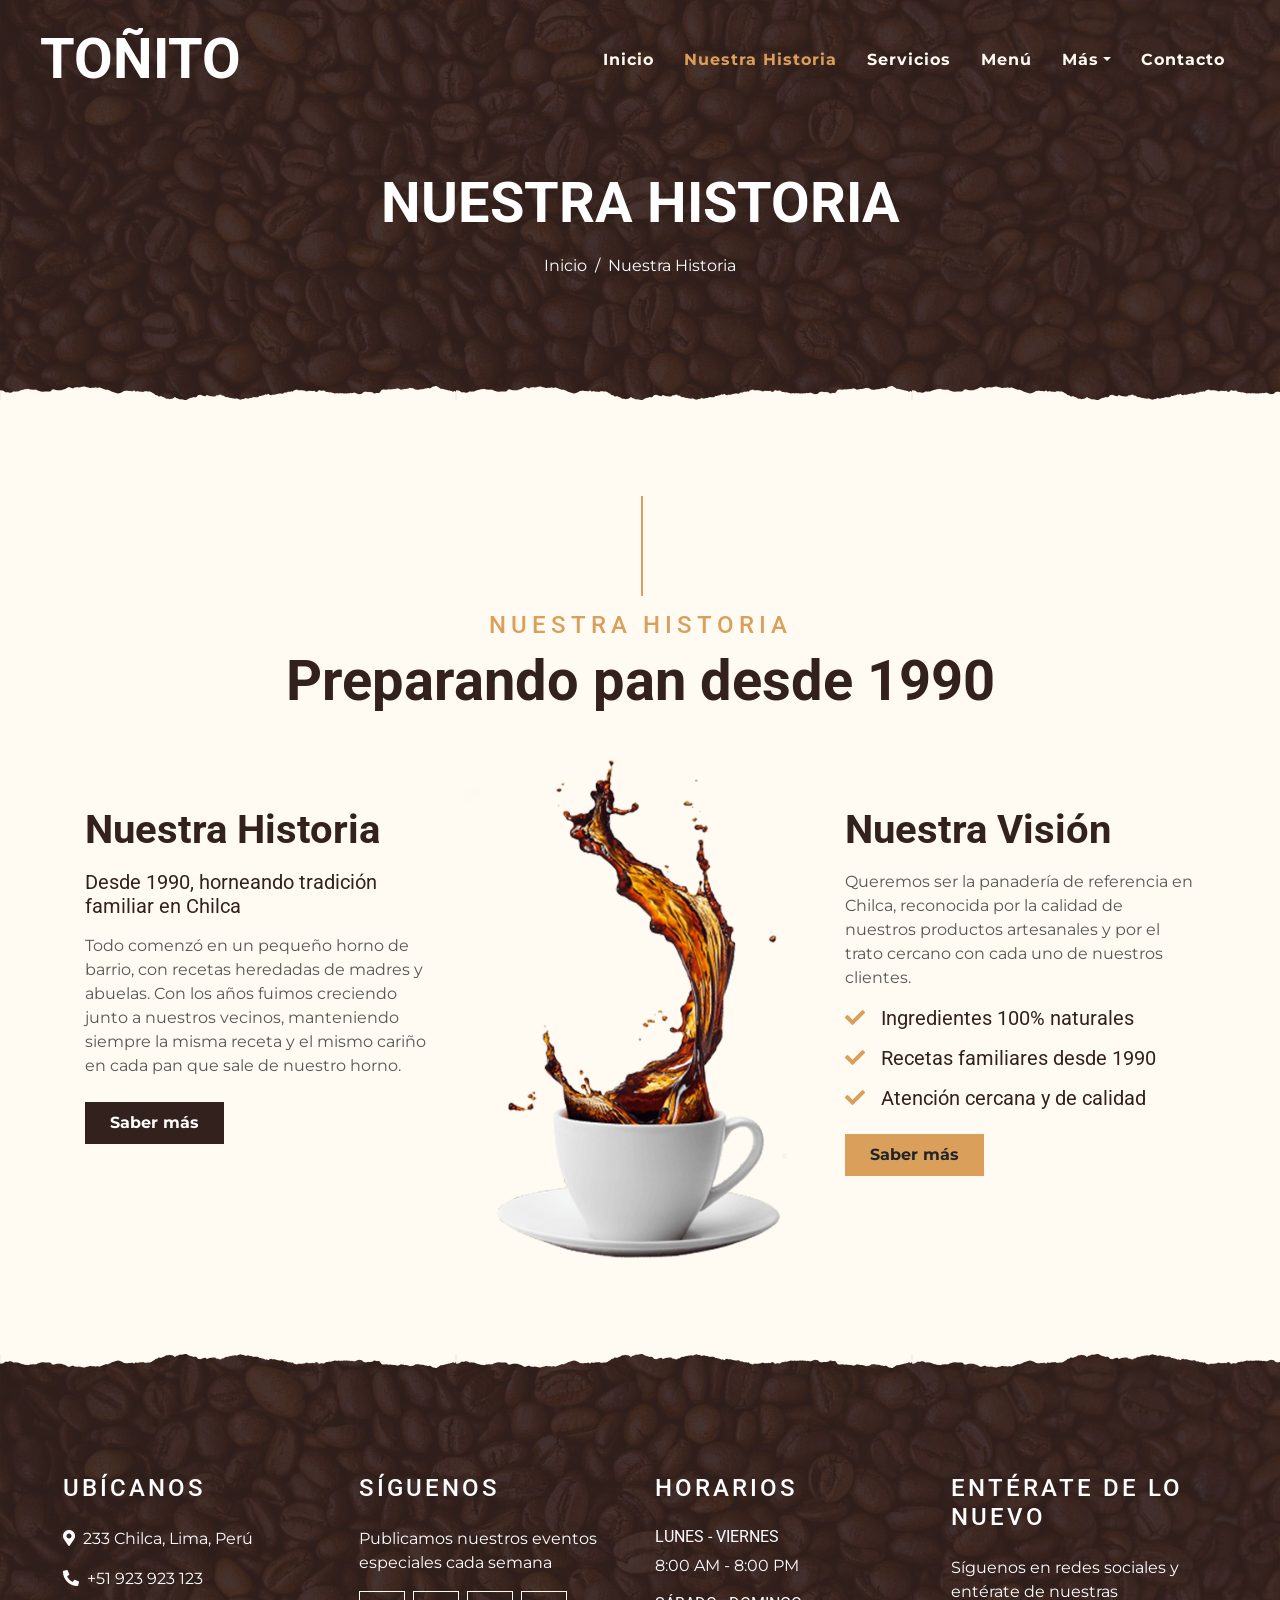
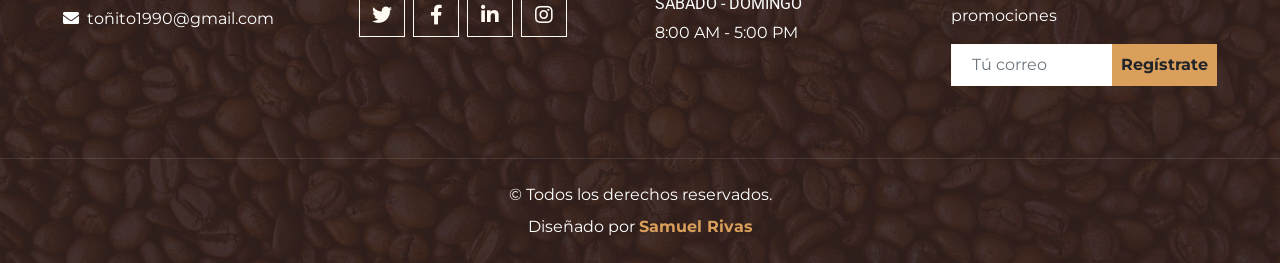
==== about.html @ 9db45a1a "Adaptar plantilla a Panadería TOÑITO y preparar para portafolio Traduce y unifica todas las páginas " ====
<!DOCTYPE html>
<html lang="es">

<head>
    <meta charset="utf-8">
    <title>TOÑITO - Panadería</title>
    <meta content="width=device-width, initial-scale=1.0" name="viewport">
    <meta content="panadería, pan artesanal, Chilca, Lima, Perú" name="keywords">
    <meta content="Panadería TOÑITO - Pan artesanal y repostería en Chilca, Lima desde 1990" name="description">

    <!-- Favicon -->
    <link href="img/favicon.svg" rel="icon" type="image/svg+xml">

    <!-- Google Font -->
    <link rel="preconnect" href="https://fonts.gstatic.com">
    <link href="https://fonts.googleapis.com/css2?family=Montserrat:wght@200;400&family=Roboto:wght@400;500;700&display=swap" rel="stylesheet"> 

    <!-- Font Awesome -->
    <link href="https://cdnjs.cloudflare.com/ajax/libs/font-awesome/5.10.0/css/all.min.css" rel="stylesheet">

    <!-- Libraries Stylesheet -->
    <link href="lib/owlcarousel/assets/owl.carousel.min.css" rel="stylesheet">
    <link href="lib/tempusdominus/css/tempusdominus-bootstrap-4.min.css" rel="stylesheet" />

    <!-- Customized Bootstrap Stylesheet -->
    <link href="css/style.min.css" rel="stylesheet">
</head>

<body>
    <!-- Navbar Start -->
    <div class="container-fluid p-0 nav-bar">
        <nav class="navbar navbar-expand-lg bg-none navbar-dark py-3">
            <a href="index.html" class="navbar-brand px-lg-4 m-0">
                <h1 class="m-0 display-4 text-uppercase text-white">TOÑITO</h1>
            </a>
            <button type="button" class="navbar-toggler" data-toggle="collapse" data-target="#navbarCollapse">
                <span class="navbar-toggler-icon"></span>
            </button>
            <div class="collapse navbar-collapse justify-content-between" id="navbarCollapse">
                <div class="navbar-nav ml-auto p-4">
                    <a href="index.html" class="nav-item nav-link">Inicio</a>
                    <a href="about.html" class="nav-item nav-link active">Nuestra Historia</a>
                    <a href="service.html" class="nav-item nav-link">Servicios</a>
                    <a href="menu.html" class="nav-item nav-link">Menú</a>
                    <div class="nav-item dropdown">
                        <a href="#" class="nav-link dropdown-toggle" data-toggle="dropdown">Más</a>
                        <div class="dropdown-menu text-capitalize">
                            <a href="reservation.html" class="dropdown-item">Reservas</a>
                            <a href="testimonial.html" class="dropdown-item">Testimonios</a>
                        </div>
                    </div>
                    <a href="contact.html" class="nav-item nav-link">Contacto</a>
                </div>
            </div>
        </nav>
    </div>
    <!-- Navbar End -->


    <!-- Page Header Start -->
    <div class="container-fluid page-header mb-5 position-relative overlay-bottom">
        <div class="d-flex flex-column align-items-center justify-content-center pt-0 pt-lg-5" style="min-height: 400px">
            <h1 class="display-4 mb-3 mt-0 mt-lg-5 text-white text-uppercase">Nuestra Historia</h1>
            <div class="d-inline-flex mb-lg-5">
                <p class="m-0 text-white"><a class="text-white" href="">Inicio</a></p>
                <p class="m-0 text-white px-2">/</p>
                <p class="m-0 text-white">Nuestra Historia</p>
            </div>
        </div>
    </div>
    <!-- Page Header End -->


    <!-- About Start -->
    <div class="container-fluid py-5">
        <div class="container">
            <div class="section-title">
                <h4 class="text-primary text-uppercase" style="letter-spacing: 5px;">Nuestra Historia</h4>
                <h1 class="display-4">Preparando pan desde 1990</h1>
            </div>
            <div class="row">
                <div class="col-lg-4 py-0 py-lg-5">
                    <h1 class="mb-3">Nuestra Historia</h1>
                    <h5 class="mb-3">Desde 1990, horneando tradición familiar en Chilca</h5>
                    <p>Todo comenzó en un pequeño horno de barrio, con recetas heredadas de madres y abuelas. Con los
                        años fuimos creciendo junto a nuestros vecinos, manteniendo siempre la misma receta y el mismo
                        cariño en cada pan que sale de nuestro horno.</p>
                    <a href="" class="btn btn-secondary font-weight-bold py-2 px-4 mt-2">Saber más</a>
                </div>
                <div class="col-lg-4 py-5 py-lg-0" style="min-height: 500px;">
                    <div class="position-relative h-100">
                        <img class="position-absolute w-100 h-100" src="img/about.png" style="object-fit: cover;">
                    </div>
                </div>
                <div class="col-lg-4 py-0 py-lg-5">
                    <h1 class="mb-3">Nuestra Visión</h1>
                    <p>Queremos ser la panadería de referencia en Chilca, reconocida por la calidad de nuestros
                        productos artesanales y por el trato cercano con cada uno de nuestros clientes.</p>
                    <h5 class="mb-3"><i class="fa fa-check text-primary mr-3"></i>Ingredientes 100% naturales</h5>
                    <h5 class="mb-3"><i class="fa fa-check text-primary mr-3"></i>Recetas familiares desde 1990</h5>
                    <h5 class="mb-3"><i class="fa fa-check text-primary mr-3"></i>Atención cercana y de calidad</h5>
                    <a href="" class="btn btn-primary font-weight-bold py-2 px-4 mt-2">Saber más</a>
                </div>
            </div>
        </div>
    </div>
    <!-- About End -->


    <!-- Footer Start -->
    <div class="container-fluid footer text-white mt-5 pt-5 px-0 position-relative overlay-top">
        <div class="row mx-0 pt-5 px-sm-3 px-lg-5 mt-4">
            <div class="col-lg-3 col-md-6 mb-5">
                <h4 class="text-white text-uppercase mb-4" style="letter-spacing: 3px;">UBÍCANOS</h4>
                <p><i class="fa fa-map-marker-alt mr-2"></i>233 Chilca, Lima, Perú</p>
                <p><i class="fa fa-phone-alt mr-2"></i>+51 923 923 123</p>
                <p class="m-0"><i class="fa fa-envelope mr-2"></i>toñito1990@gmail.com</p>
            </div>
            <div class="col-lg-3 col-md-6 mb-5">
                <h4 class="text-white text-uppercase mb-4" style="letter-spacing: 3px;">SÍGUENOS</h4>
                <p>Publicamos nuestros eventos especiales cada semana</p>
                <div class="d-flex justify-content-start">
                    <a class="btn btn-lg btn-outline-light btn-lg-square mr-2" href="#"><i class="fab fa-twitter"></i></a>
                    <a class="btn btn-lg btn-outline-light btn-lg-square mr-2" href="#"><i class="fab fa-facebook-f"></i></a>
                    <a class="btn btn-lg btn-outline-light btn-lg-square mr-2" href="#"><i class="fab fa-linkedin-in"></i></a>
                    <a class="btn btn-lg btn-outline-light btn-lg-square" href="#"><i class="fab fa-instagram"></i></a>
                </div>
            </div>
            <div class="col-lg-3 col-md-6 mb-5">
                <h4 class="text-white text-uppercase mb-4" style="letter-spacing: 3px;">HORARIOS</h4>
                <div>
                    <h6 class="text-white text-uppercase">Lunes - Viernes</h6>
                    <p>8:00 AM - 8:00 PM</p>
                    <h6 class="text-white text-uppercase">Sábado - Domingo</h6>
                    <p>8:00 AM - 5:00 PM</p>
                </div>
            </div>
            <div class="col-lg-3 col-md-6 mb-5">
                <h4 class="text-white text-uppercase mb-4" style="letter-spacing: 3px;">Entérate de lo nuevo</h4>
                <p>Síguenos en redes sociales y entérate de nuestras promociones</p>
                <div class="w-100">
                    <form class="subscribe-form">
                        <div class="input-group">
                            <input type="email" class="form-control border-light" style="padding: 20px;" placeholder="Tú correo" required>
                            <div class="input-group-append">
                                <button class="btn btn-primary font-weight-bold px-2" type="submit">Regístrate</button>
                            </div>
                        </div>
                    </form>
                </div>
            </div>
        </div>
        <div class="container-fluid text-center text-white border-top mt-4 py-4 px-sm-3 px-md-5" style="border-color: rgba(256, 256, 256, .1) !important;">
            <p class="mb-2 text-white">&copy; Todos los derechos reservados.</a></p>
            <p class="m-0 text-white">Diseñado por <a class="font-weight-bold" href="#">Samuel Rivas</a></p>
        </div>
    </div>
    <!-- Footer End -->


    <!-- Back to Top -->
    <a href="#" class="btn btn-lg btn-primary btn-lg-square back-to-top"><i class="fa fa-angle-double-up"></i></a>


    <!-- JavaScript Libraries -->
    <script src="https://code.jquery.com/jquery-3.4.1.min.js"></script>
    <script src="https://stackpath.bootstrapcdn.com/bootstrap/4.4.1/js/bootstrap.bundle.min.js"></script>
    <script src="lib/easing/easing.min.js"></script>
    <script src="lib/waypoints/waypoints.min.js"></script>
    <script src="lib/owlcarousel/owl.carousel.min.js"></script>
    <script src="lib/tempusdominus/js/moment.min.js"></script>
    <script src="lib/tempusdominus/js/moment-timezone.min.js"></script>
    <script src="lib/tempusdominus/js/tempusdominus-bootstrap-4.min.js"></script>

    <!-- Contact Javascript File -->
    <script src="mail/jqBootstrapValidation.min.js"></script>
    <script src="mail/contact.js"></script>

    <!-- Template Javascript -->
    <script src="js/main.js"></script>
    <script src="js/forms.js"></script>
</body>

</html>
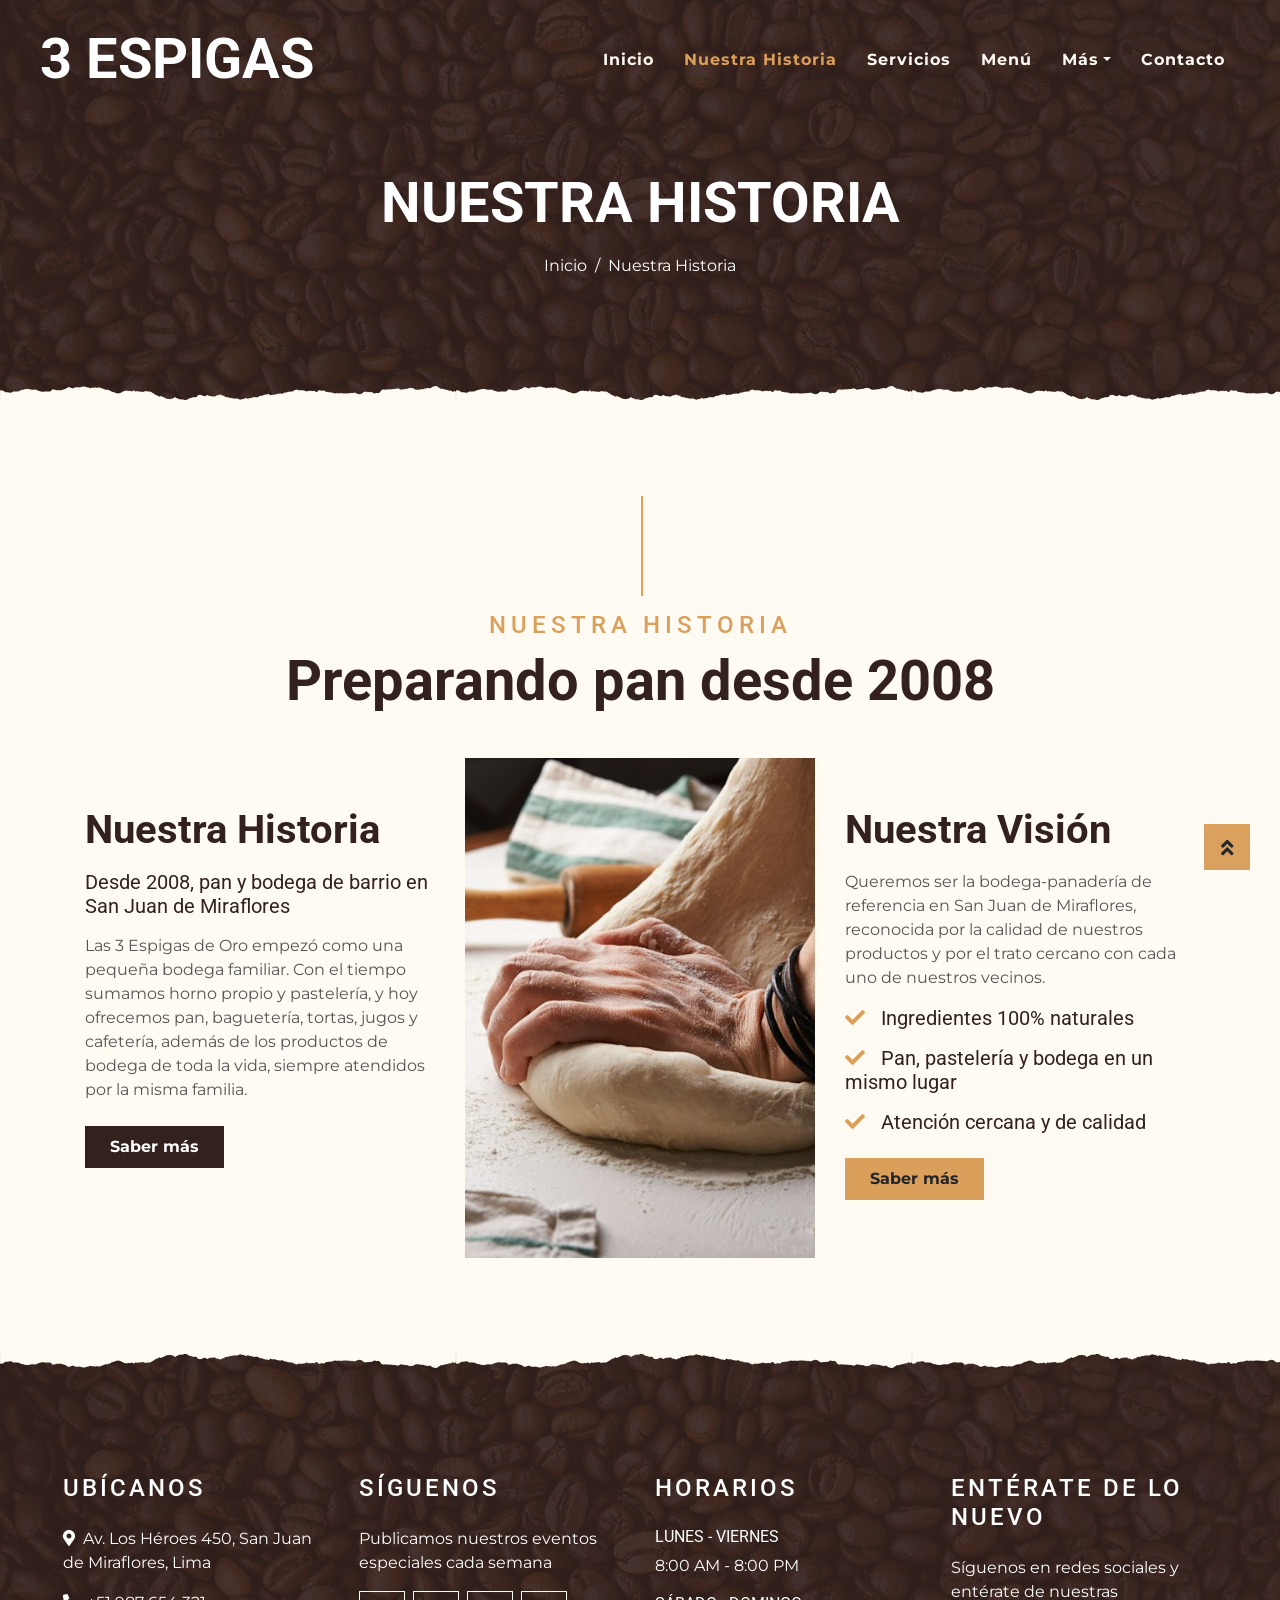
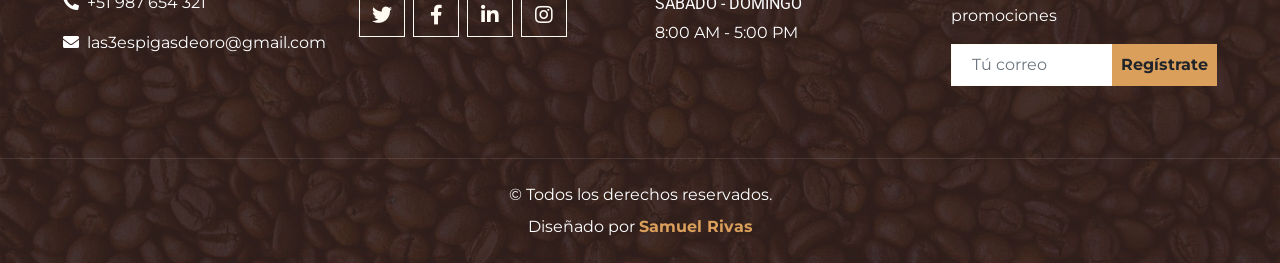
==== commit c56d9306: "Corregir hero roto, validar fechas pasadas y rebrand a Las 3 Espigas de Oro Arregla el carrusel prin" ====
--- a/about.html
+++ b/about.html
@@ -3,10 +3,10 @@
 
 <head>
     <meta charset="utf-8">
-    <title>TOÑITO - Panadería</title>
+    <title>Las 3 Espigas de Oro - Panadería y Bodega</title>
     <meta content="width=device-width, initial-scale=1.0" name="viewport">
-    <meta content="panadería, pan artesanal, Chilca, Lima, Perú" name="keywords">
-    <meta content="Panadería TOÑITO - Pan artesanal y repostería en Chilca, Lima desde 1990" name="description">
+    <meta content="panadería, bodega, pastelería, baguetería, San Juan de Miraflores, Lima" name="keywords">
+    <meta content="Las 3 Espigas de Oro - Panadería, pastelería y bodega en San Juan de Miraflores, Lima" name="description">
 
     <!-- Favicon -->
     <link href="img/favicon.svg" rel="icon" type="image/svg+xml">
@@ -31,7 +31,7 @@
     <div class="container-fluid p-0 nav-bar">
         <nav class="navbar navbar-expand-lg bg-none navbar-dark py-3">
             <a href="index.html" class="navbar-brand px-lg-4 m-0">
-                <h1 class="m-0 display-4 text-uppercase text-white">TOÑITO</h1>
+                <h1 class="m-0 display-4 text-uppercase text-white">3 ESPIGAS</h1>
             </a>
             <button type="button" class="navbar-toggler" data-toggle="collapse" data-target="#navbarCollapse">
                 <span class="navbar-toggler-icon"></span>
@@ -76,28 +76,28 @@
         <div class="container">
             <div class="section-title">
                 <h4 class="text-primary text-uppercase" style="letter-spacing: 5px;">Nuestra Historia</h4>
-                <h1 class="display-4">Preparando pan desde 1990</h1>
+                <h1 class="display-4">Preparando pan desde 2008</h1>
             </div>
             <div class="row">
                 <div class="col-lg-4 py-0 py-lg-5">
                     <h1 class="mb-3">Nuestra Historia</h1>
-                    <h5 class="mb-3">Desde 1990, horneando tradición familiar en Chilca</h5>
-                    <p>Todo comenzó en un pequeño horno de barrio, con recetas heredadas de madres y abuelas. Con los
-                        años fuimos creciendo junto a nuestros vecinos, manteniendo siempre la misma receta y el mismo
-                        cariño en cada pan que sale de nuestro horno.</p>
+                    <h5 class="mb-3">Desde 2008, pan y bodega de barrio en San Juan de Miraflores</h5>
+                    <p>Las 3 Espigas de Oro empezó como una pequeña bodega familiar. Con el tiempo sumamos horno propio
+                        y pastelería, y hoy ofrecemos pan, baguetería, tortas, jugos y cafetería, además de los
+                        productos de bodega de toda la vida, siempre atendidos por la misma familia.</p>
                     <a href="" class="btn btn-secondary font-weight-bold py-2 px-4 mt-2">Saber más</a>
                 </div>
                 <div class="col-lg-4 py-5 py-lg-0" style="min-height: 500px;">
                     <div class="position-relative h-100">
-                        <img class="position-absolute w-100 h-100" src="img/about.png" style="object-fit: cover;">
+                        <img class="position-absolute w-100 h-100" src="img/about-bakery.jpg" alt="Elaborando pan artesanal a mano" style="object-fit: cover;">
                     </div>
                 </div>
                 <div class="col-lg-4 py-0 py-lg-5">
                     <h1 class="mb-3">Nuestra Visión</h1>
-                    <p>Queremos ser la panadería de referencia en Chilca, reconocida por la calidad de nuestros
-                        productos artesanales y por el trato cercano con cada uno de nuestros clientes.</p>
+                    <p>Queremos ser la bodega-panadería de referencia en San Juan de Miraflores, reconocida por la
+                        calidad de nuestros productos y por el trato cercano con cada uno de nuestros vecinos.</p>
                     <h5 class="mb-3"><i class="fa fa-check text-primary mr-3"></i>Ingredientes 100% naturales</h5>
-                    <h5 class="mb-3"><i class="fa fa-check text-primary mr-3"></i>Recetas familiares desde 1990</h5>
+                    <h5 class="mb-3"><i class="fa fa-check text-primary mr-3"></i>Pan, pastelería y bodega en un mismo lugar</h5>
                     <h5 class="mb-3"><i class="fa fa-check text-primary mr-3"></i>Atención cercana y de calidad</h5>
                     <a href="" class="btn btn-primary font-weight-bold py-2 px-4 mt-2">Saber más</a>
                 </div>
@@ -112,9 +112,9 @@
         <div class="row mx-0 pt-5 px-sm-3 px-lg-5 mt-4">
             <div class="col-lg-3 col-md-6 mb-5">
                 <h4 class="text-white text-uppercase mb-4" style="letter-spacing: 3px;">UBÍCANOS</h4>
-                <p><i class="fa fa-map-marker-alt mr-2"></i>233 Chilca, Lima, Perú</p>
-                <p><i class="fa fa-phone-alt mr-2"></i>+51 923 923 123</p>
-                <p class="m-0"><i class="fa fa-envelope mr-2"></i>toñito1990@gmail.com</p>
+                <p><i class="fa fa-map-marker-alt mr-2"></i>Av. Los Héroes 450, San Juan de Miraflores, Lima</p>
+                <p><i class="fa fa-phone-alt mr-2"></i>+51 987 654 321</p>
+                <p class="m-0"><i class="fa fa-envelope mr-2"></i>las3espigasdeoro@gmail.com</p>
             </div>
             <div class="col-lg-3 col-md-6 mb-5">
                 <h4 class="text-white text-uppercase mb-4" style="letter-spacing: 3px;">SÍGUENOS</h4>
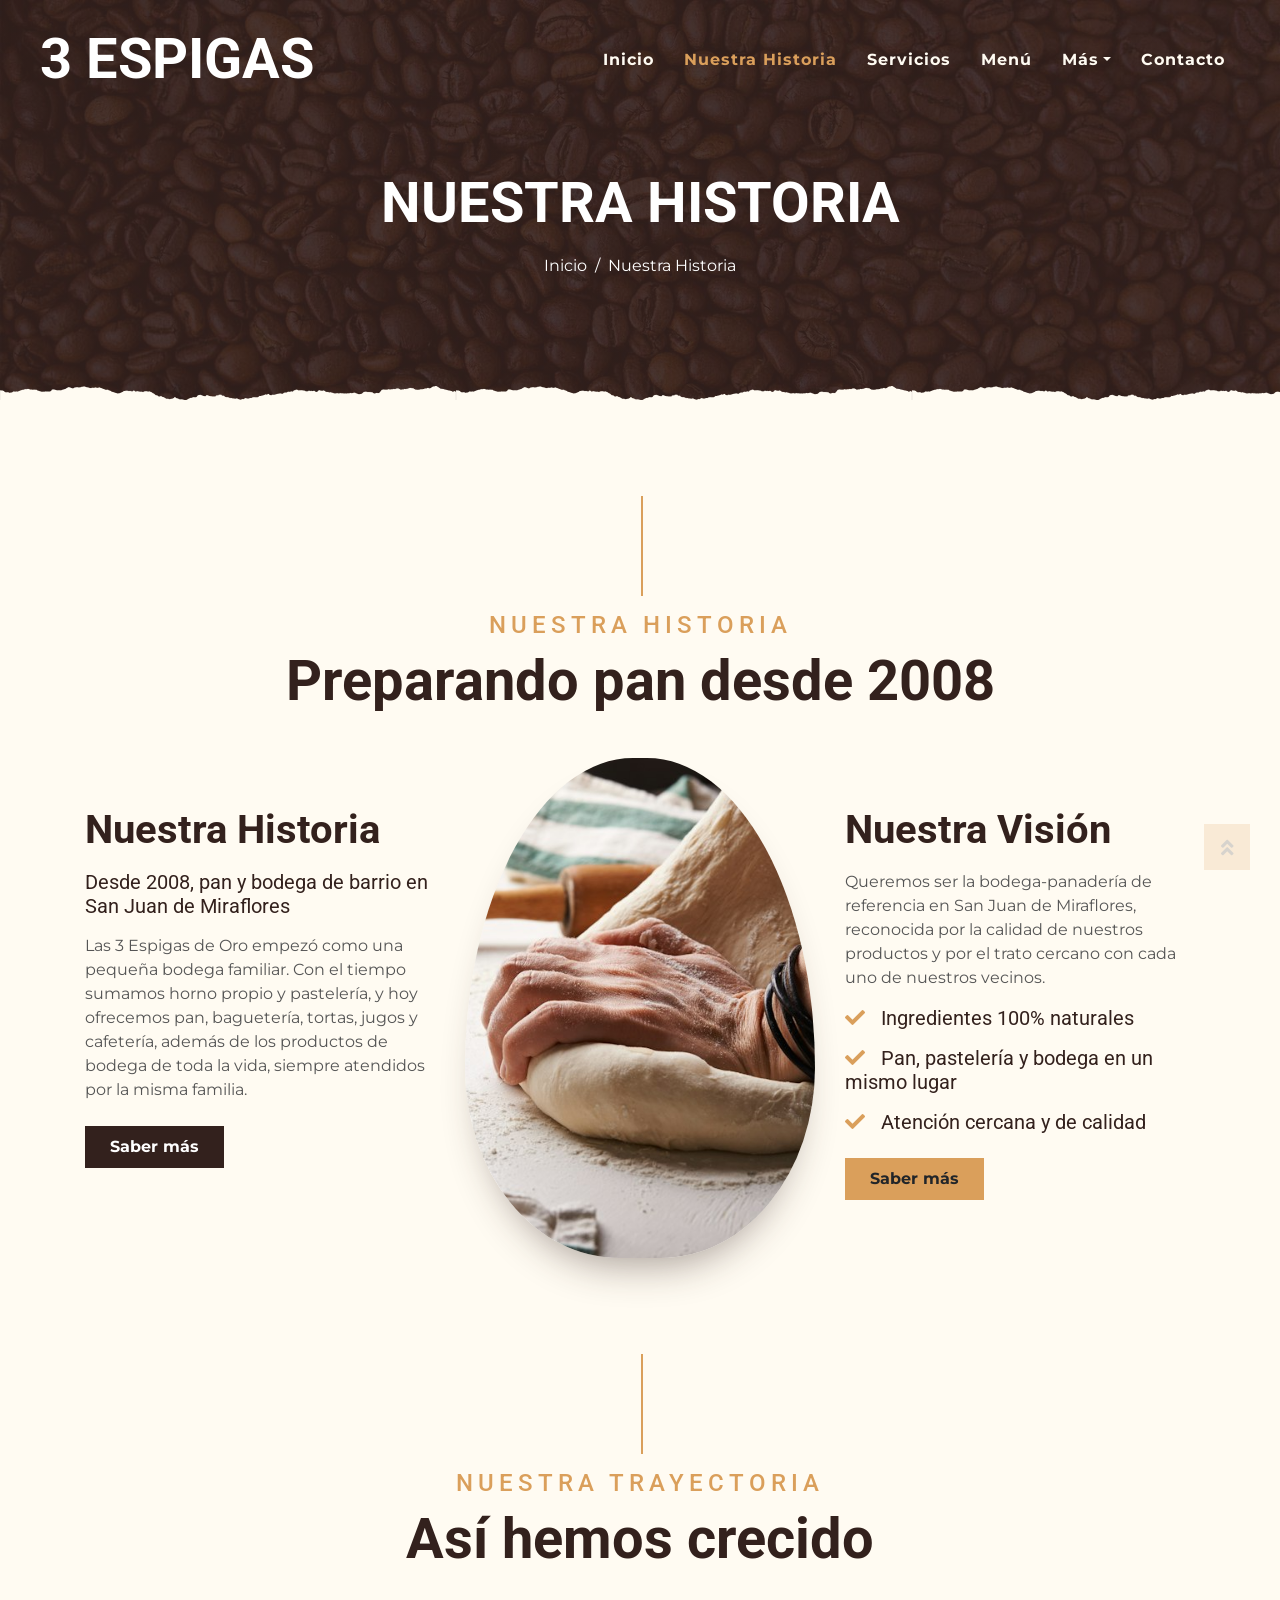
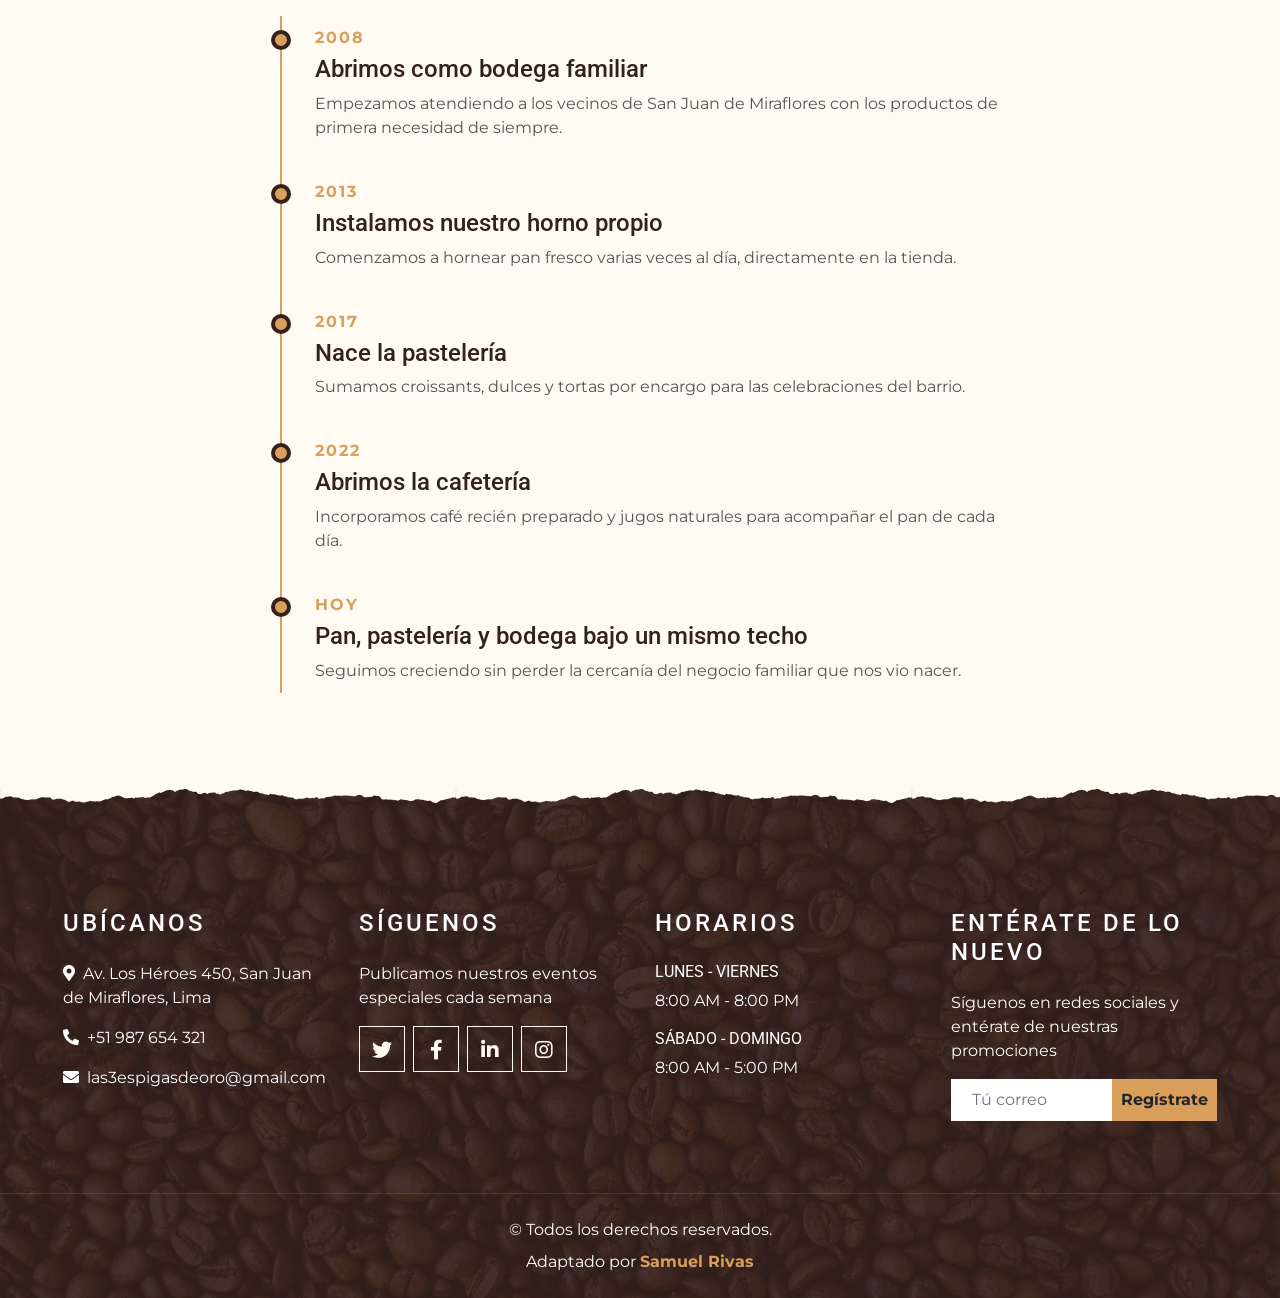
==== commit d34c1989: "Mejorar legibilidad de precios, forma de pan en historia y ampliar menú Cambia el crédito del footer" ====
--- a/about.html
+++ b/about.html
@@ -24,6 +24,7 @@
 
     <!-- Customized Bootstrap Stylesheet -->
     <link href="css/style.min.css" rel="stylesheet">
+    <link href="css/custom.css" rel="stylesheet">
 </head>
 
 <body>
@@ -89,7 +90,7 @@
                 </div>
                 <div class="col-lg-4 py-5 py-lg-0" style="min-height: 500px;">
                     <div class="position-relative h-100">
-                        <img class="position-absolute w-100 h-100" src="img/about-bakery.jpg" alt="Elaborando pan artesanal a mano" style="object-fit: cover;">
+                        <img class="position-absolute w-100 h-100 bread-shape" src="img/about-bakery.jpg" alt="Elaborando pan artesanal a mano" style="object-fit: cover;">
                     </div>
                 </div>
                 <div class="col-lg-4 py-0 py-lg-5">
@@ -105,6 +106,49 @@
         </div>
     </div>
     <!-- About End -->
+
+
+    <!-- Timeline Start -->
+    <div class="container-fluid py-5">
+        <div class="container">
+            <div class="section-title">
+                <h4 class="text-primary text-uppercase" style="letter-spacing: 5px;">Nuestra Trayectoria</h4>
+                <h1 class="display-4">Así hemos crecido</h1>
+            </div>
+            <div class="timeline">
+                <div class="timeline-item">
+                    <span class="timeline-year">2008</span>
+                    <h4>Abrimos como bodega familiar</h4>
+                    <p class="m-0">Empezamos atendiendo a los vecinos de San Juan de Miraflores con los productos
+                        de primera necesidad de siempre.</p>
+                </div>
+                <div class="timeline-item">
+                    <span class="timeline-year">2013</span>
+                    <h4>Instalamos nuestro horno propio</h4>
+                    <p class="m-0">Comenzamos a hornear pan fresco varias veces al día, directamente en la tienda.</p>
+                </div>
+                <div class="timeline-item">
+                    <span class="timeline-year">2017</span>
+                    <h4>Nace la pastelería</h4>
+                    <p class="m-0">Sumamos croissants, dulces y tortas por encargo para las celebraciones del
+                        barrio.</p>
+                </div>
+                <div class="timeline-item">
+                    <span class="timeline-year">2022</span>
+                    <h4>Abrimos la cafetería</h4>
+                    <p class="m-0">Incorporamos café recién preparado y jugos naturales para acompañar el pan de
+                        cada día.</p>
+                </div>
+                <div class="timeline-item">
+                    <span class="timeline-year">Hoy</span>
+                    <h4>Pan, pastelería y bodega bajo un mismo techo</h4>
+                    <p class="m-0">Seguimos creciendo sin perder la cercanía del negocio familiar que nos vio
+                        nacer.</p>
+                </div>
+            </div>
+        </div>
+    </div>
+    <!-- Timeline End -->
 
 
     <!-- Footer Start -->
@@ -152,7 +196,7 @@
         </div>
         <div class="container-fluid text-center text-white border-top mt-4 py-4 px-sm-3 px-md-5" style="border-color: rgba(256, 256, 256, .1) !important;">
             <p class="mb-2 text-white">&copy; Todos los derechos reservados.</a></p>
-            <p class="m-0 text-white">Diseñado por <a class="font-weight-bold" href="#">Samuel Rivas</a></p>
+            <p class="m-0 text-white">Adaptado por <a class="font-weight-bold" href="#">Samuel Rivas</a></p>
         </div>
     </div>
     <!-- Footer End -->
--- a/css/custom.css
+++ b/css/custom.css
@@ -0,0 +1,64 @@
+/* Ajustes propios sobre la plantilla base (no modifica style.min.css) */
+
+/* Precios del menú: mejor contraste que el texto oscuro original */
+.menu-price {
+  background: #33211D;
+  color: #FFFBF2;
+  font-weight: 700;
+  box-shadow: 0 2px 8px rgba(51, 33, 29, 0.35);
+}
+
+/* Imagen central de "Nuestra Historia" con forma de pan */
+.bread-shape {
+  border-radius: 48% 48% 44% 44% / 62% 62% 38% 38%;
+  box-shadow: 0 25px 40px -20px rgba(51, 33, 29, 0.45);
+}
+
+/* Línea de tiempo de la trayectoria */
+.timeline {
+  position: relative;
+  max-width: 760px;
+  margin: 0 auto;
+  padding: 10px 0;
+}
+
+.timeline::before {
+  content: "";
+  position: absolute;
+  top: 0;
+  bottom: 0;
+  left: 20px;
+  width: 2px;
+  background: #DA9F5B;
+}
+
+.timeline-item {
+  position: relative;
+  padding-left: 55px;
+  margin-bottom: 40px;
+}
+
+.timeline-item:last-child {
+  margin-bottom: 0;
+}
+
+.timeline-item::before {
+  content: "";
+  position: absolute;
+  left: 11px;
+  top: 4px;
+  width: 20px;
+  height: 20px;
+  border-radius: 50%;
+  background: #DA9F5B;
+  border: 4px solid #33211D;
+}
+
+.timeline-year {
+  color: #DA9F5B;
+  font-weight: 700;
+  letter-spacing: 2px;
+  text-transform: uppercase;
+  display: block;
+  margin-bottom: 5px;
+}
